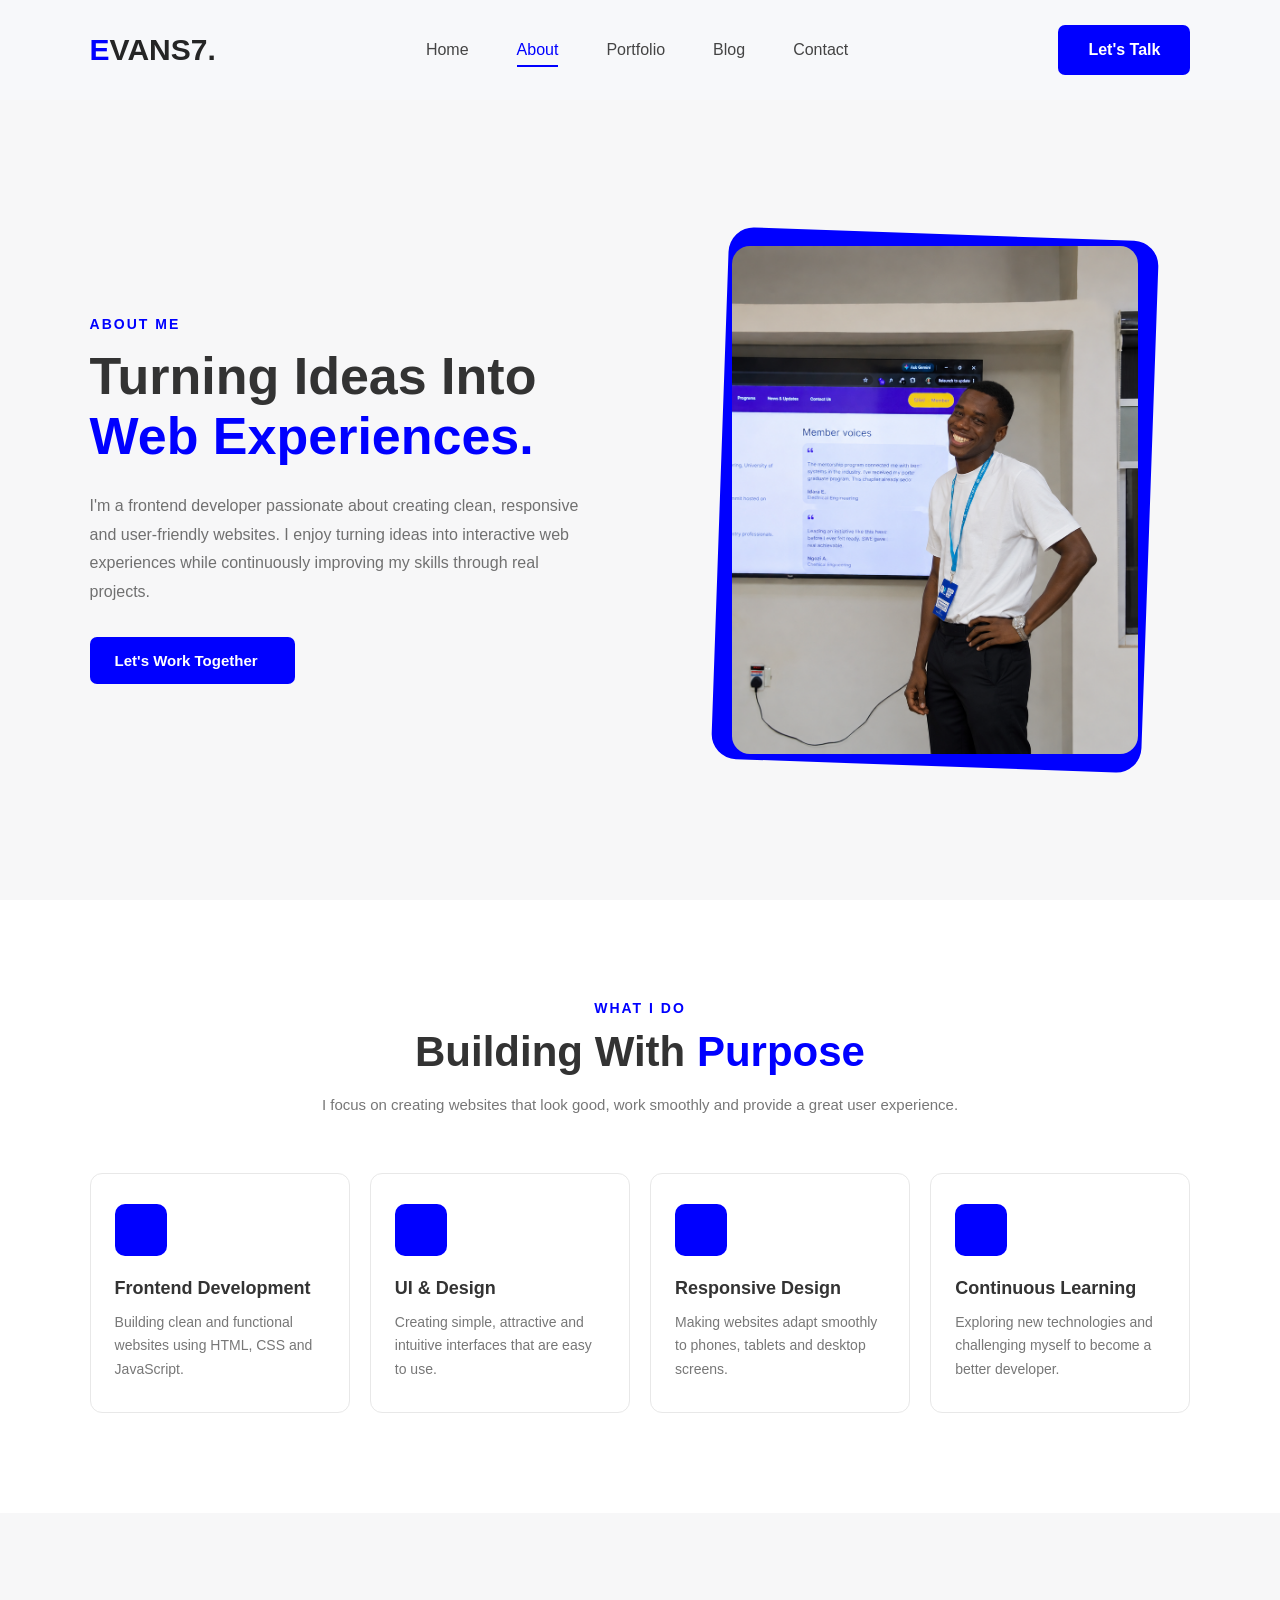
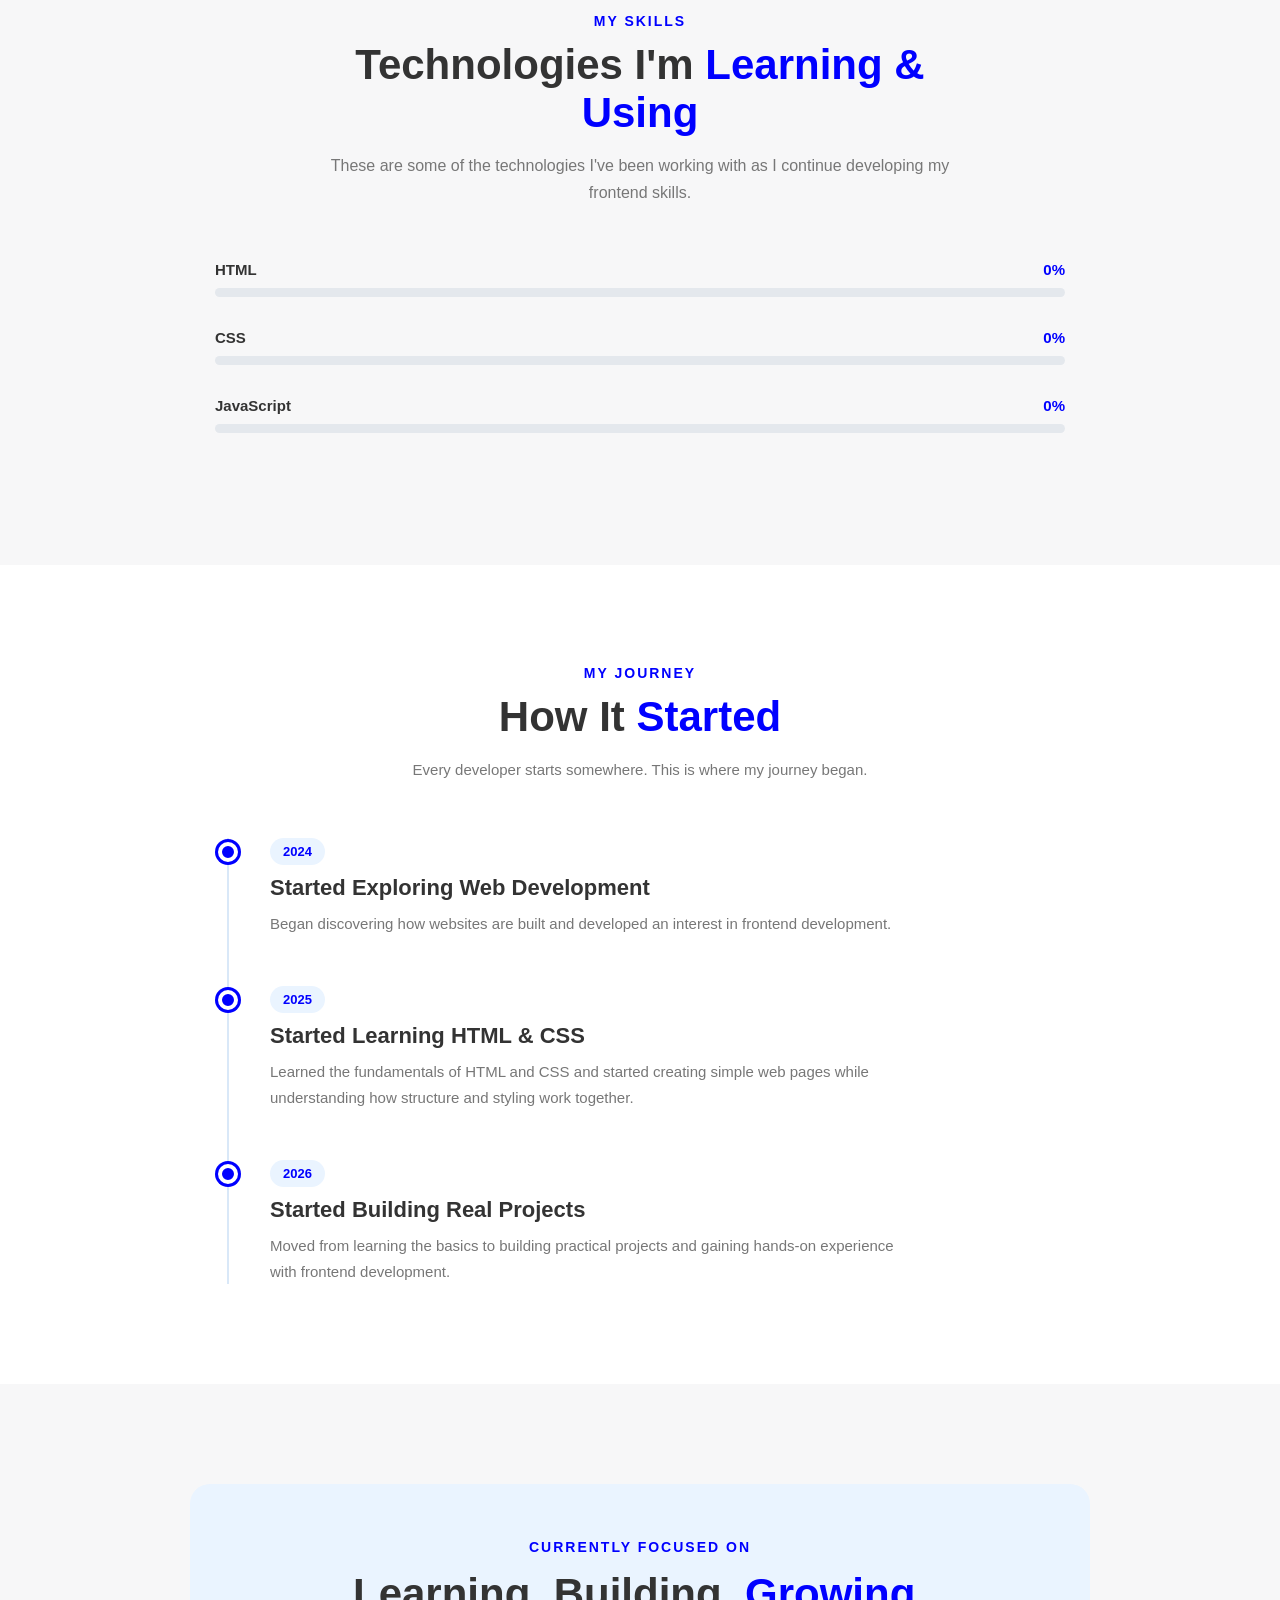
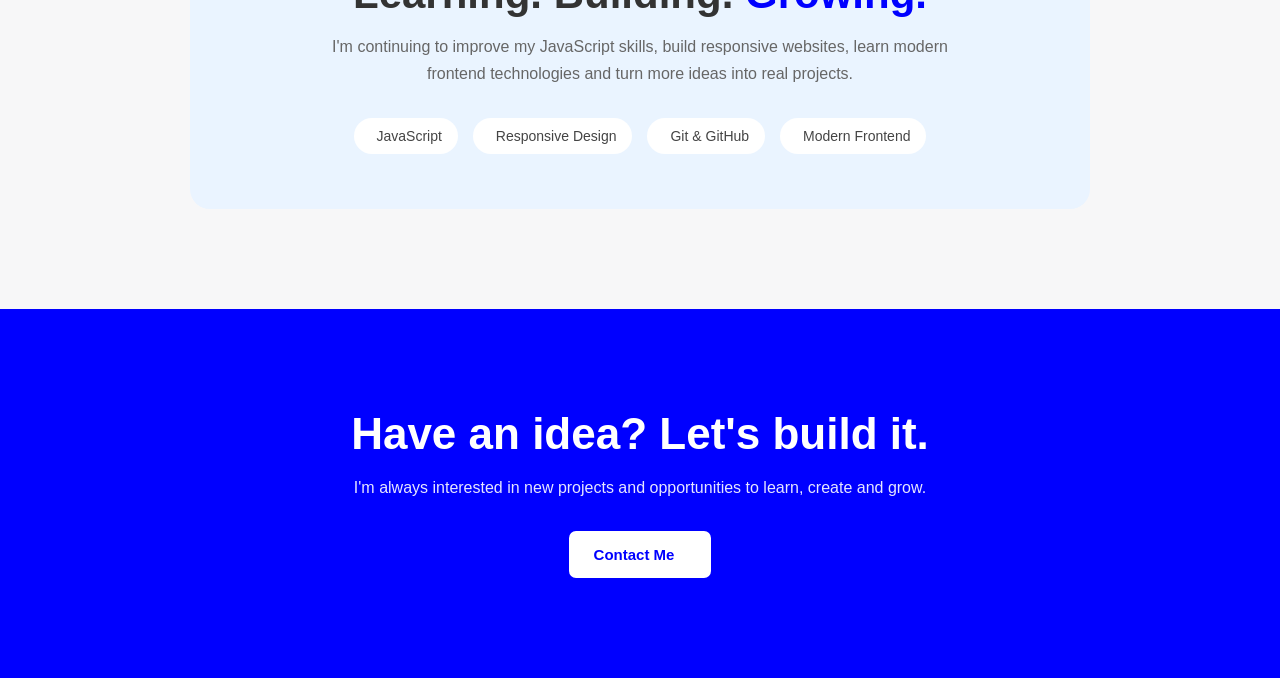
==== about.html @ 8cc33fa2 "Publish portfolio site for Vercel Co-authored-by: Copilot <223556219+Copilot@users.noreply.github.co" ====
<body>
<link rel="stylesheet" href="style.css">
    <header class="about-navbar">

        <a href="index.html" class="about-logo">
            <span>E</span>VANS7.
        </a>

        <nav class="about-nav-links" id="aboutNavLinks">

            <a href="index.html">Home</a>

            <a href="about.html" class="about-active">
                About
            </a>

            <a href="portfolio.html">
                Portfolio
            </a>

            <a href="blog.html">
                Blog
            </a>

            <a href="contact.html">
                Contact
            </a>

        </nav>

        <a href="contact.html" class="about-talk-button">
            Let's Talk
        </a>

        <button
            class="about-menu-button"
            id="aboutMenuButton"
        >
            <i class="fa-solid fa-bars"></i>
        </button>

    </header>


    <main>


        <section class="about-intro">

            <div class="about-intro-content">

                <p class="about-small-title">
                    ABOUT ME
                </p>

                <h1>
                    Turning Ideas Into
                    <span>Web Experiences.</span>
                </h1>

                <p>
                    I'm a frontend developer passionate about creating
                    clean, responsive and user-friendly websites. I enjoy
                    turning ideas into interactive web experiences while
                    continuously improving my skills through real projects.
                </p>

                <a href="contact.html" class="about-main-button">
                    Let's Work Together
                    <i class="fa-solid fa-arrow-right"></i>
                </a>

            </div>


            <div class="about-intro-image">

                <div class="about-image-frame">

                    <img
                        src="images/marathon.png"
                        alt="Frontend developer"
                    >

                </div>

            </div>

        </section>


        <section class="about-services">

            <div class="about-section-heading">

                <p>WHAT I DO</p>

                <h2>
                    Building With <span>Purpose</span>
                </h2>

                <span>
                    I focus on creating websites that look good,
                    work smoothly and provide a great user experience.
                </span>

            </div>


            <div class="about-service-grid">

                <article class="about-service-card">

                    <div class="about-service-icon">
                        <i class="fa-solid fa-code"></i>
                    </div>

                    <h3>Frontend Development</h3>

                    <p>
                        Building clean and functional websites using
                        HTML, CSS and JavaScript.
                    </p>

                </article>


                <article class="about-service-card">

                    <div class="about-service-icon">
                        <i class="fa-solid fa-pen-ruler"></i>
                    </div>

                    <h3>UI & Design</h3>

                    <p>
                        Creating simple, attractive and intuitive
                        interfaces that are easy to use.
                    </p>

                </article>


                <article class="about-service-card">

                    <div class="about-service-icon">
                        <i class="fa-solid fa-mobile-screen-button"></i>
                    </div>

                    <h3>Responsive Design</h3>

                    <p>
                        Making websites adapt smoothly to phones,
                        tablets and desktop screens.
                    </p>

                </article>


                <article class="about-service-card">

                    <div class="about-service-icon">
                        <i class="fa-solid fa-lightbulb"></i>
                    </div>

                    <h3>Continuous Learning</h3>

                    <p>
                        Exploring new technologies and challenging
                        myself to become a better developer.
                    </p>

                </article>

            </div>

        </section>



        <section class="about-skills">

            <div class="about-skills-heading">

                <p class="about-small-title">
                    MY SKILLS
                </p>

                <h2>
                    Technologies I'm
                    <span>Learning & Using</span>
                </h2>

                <p>
                    These are some of the technologies I've been
                    working with as I continue developing my
                    frontend skills.
                </p>

            </div>


            <div class="about-skills-container">

                <!-- HTML -->

                <div class="about-skill">

                    <div class="about-skill-top">
                        <span>HTML</span>
                        <span
                            class="about-skill-percent"
                            data-percent="90"
                        >
                            0%
                        </span>
                    </div>

                    <div class="about-progress">
                        <div
                            class="about-progress-fill"
                            data-width="90%"
                        ></div>
                    </div>

                </div>




                <div class="about-skill">

                    <div class="about-skill-top">
                        <span>CSS</span>
                        <span
                            class="about-skill-percent"
                            data-percent="85"
                        >
                            0%
                        </span>
                    </div>

                    <div class="about-progress">
                        <div
                            class="about-progress-fill"
                            data-width="85%"
                        ></div>
                    </div>

                </div>


                

                <div class="about-skill">

                    <div class="about-skill-top">
                        <span>JavaScript</span>
                        <span
                            class="about-skill-percent"
                            data-percent="25"
                        >
                            0%
                        </span>
                    </div>

                    <div class="about-progress">
                        <div
                            class="about-progress-fill"
                            data-width="25%"
                        ></div>
                    </div>

                </div>

            </div>

        </section>


        <section class="about-journey">

            <div class="about-section-heading">

                <p>MY JOURNEY</p>

                <h2>
                    How It <span>Started</span>
                </h2>

                <span>
                    Every developer starts somewhere. This is
                    where my journey began.
                </span>

            </div>


            <div class="about-timeline">

               

                <div class="about-timeline-item">

                    <div class="about-timeline-dot"></div>

                    <div class="about-timeline-content">

                        <span class="about-year">
                            2024
                        </span>

                        <h3>
                            Started Exploring Web Development
                        </h3>

                        <p>
                            Began discovering how websites are built
                            and developed an interest in frontend
                            development.
                        </p>

                    </div>

                </div>


            

                <div class="about-timeline-item">

                    <div class="about-timeline-dot"></div>

                    <div class="about-timeline-content">

                        <span class="about-year">
                            2025
                        </span>

                        <h3>
                            Started Learning HTML & CSS
                        </h3>

                        <p>
                            Learned the fundamentals of HTML and CSS
                            and started creating simple web pages while
                            understanding how structure and styling
                            work together.
                        </p>

                    </div>

                </div>


                

                <div class="about-timeline-item">

                    <div class="about-timeline-dot"></div>

                    <div class="about-timeline-content">

                        <span class="about-year">
                            2026
                        </span>

                        <h3>
                            Started Building Real Projects
                        </h3>

                        <p>
                            Moved from learning the basics to building
                            practical projects and gaining hands-on
                            experience with frontend development.
                        </p>

                    </div>

                </div>

            </div>

        </section>


        <section class="about-focus">

            <div class="about-focus-content">

                <p class="about-small-title">
                    CURRENTLY FOCUSED ON
                </p>

                <h2>
                    Learning. Building.
                    <span>Growing.</span>
                </h2>

                <p>
                    I'm continuing to improve my JavaScript skills,
                    build responsive websites, learn modern frontend
                    technologies and turn more ideas into real projects.
                </p>

                <div class="about-focus-list">

                    <span>
                        <i class="fa-solid fa-check"></i>
                        JavaScript
                    </span>

                    <span>
                        <i class="fa-solid fa-check"></i>
                        Responsive Design
                    </span>

                    <span>
                        <i class="fa-solid fa-check"></i>
                        Git & GitHub
                    </span>

                    <span>
                        <i class="fa-solid fa-check"></i>
                        Modern Frontend
                    </span>

                </div>

            </div>

        </section>


        <section class="about-cta">

            <h2>
                Have an idea?
                <span>Let's build it.</span>
            </h2>

            <p>
                I'm always interested in new projects and opportunities
                to learn, create and grow.
            </p>

            <a href="contact.html" class="about-main-button">
                Contact Me
                <i class="fa-solid fa-arrow-right"></i>
            </a>

        </section>

    </main>


    <script src="javascript.js"></script>

</body>
</html>
---- style.css ----
* {
    margin: 0;
    padding: 0;
    box-sizing: border-box;
}

html {
    scroll-behavior: smooth;
}

body {
    font-family: Arial, Helvetica, sans-serif;
    background: #f7f7f8;
    color: #333;
}


.joe-navbar {
    width: 100%;
    height: 100px;

    display: flex;
    align-items: center;
    justify-content: space-between;

    padding: 0 7%;

    background: #f7f7f8;
}

.joe-logo {
    text-decoration: none;
    font-size: 30px;
    font-weight: 700;
    color: #292929;
}

.joe-logo span {
    color: BLUE;
}

.joe-nav-links {
    display: flex;
    align-items: center;
    gap: 48px;
}

.joe-nav-links a {
    position: relative;

    text-decoration: none;
    color: #444;

    font-size: 16px;
    font-weight: 500;

    transition: 0.3s ease;
}

.joe-nav-links a:hover {
    color: BLUE;
}

.joe-nav-links a::after {
    content: "";

    position: absolute;
    left: 0;
    bottom: -7px;

    width: 0;
    height: 2px;

    background: blue;

    transition:  0.3s ease;
}

.joe-nav-links a:hover::after {
    width: 100%;
}


/* Let's Talk */

.joe-talk-button {
    text-decoration: none;

    padding: 16px 30px;

    border-radius: 7px;

    background: blue;
    color: white;

    font-size: 15px;
    font-weight: 600;

    box-shadow: 0 8px 20px rgba(112, 39, 232, 0.2);

    transition: 0.3s ease;
}

.joe-talk-button:hover {
    background: #5d19c9;
    transform: translateY(-2px);
}


/* Mobile Menu Button */

.joe-menu-button {
    display: none;

    border: none;
    background: transparent;

    font-size: 25px;
    color: blue;

    cursor: pointer;
}

.joe-hero {
    min-height: calc(100vh - 100px);

    display: flex;
    align-items: center;

    padding: 30px 7% 0;

    overflow: hidden;
}

.joe-hero-content {
    width: 48%;
    padding-bottom: 80px;
}

.joe-hero-content h1 {
    font-size: 50px;
    line-height: 1.2;

    color: #333;

    margin-bottom: 12px;
}

.joe-hero-content h1 span {
    color: blue;
}

.joe-hero-content h2 {
    font-size: 31px;

    color: #333;

    margin-bottom: 20px;
}

.joe-hero-content p {
    max-width: 540px;

    color: #777;

    font-size: 16px;
    line-height: 1.7;

    margin-bottom: 32px;
}


.joe-hero-buttons {
    display: flex;
    gap: 30px;
    align-items: center;
}

.joe-primary-button,
.joe-secondary-button {
    text-decoration: none;

    padding: 15px 35px;

    border-radius: 7px;

    font-size: 16px;
    font-weight: 600;

    transition: 0.3s ease;
}

.joe-primary-button {
    color: white;
    background: blue;

    box-shadow: 0 8px 20px rgba(112, 39, 232, 0.2);
}

.joe-primary-button:hover {
    background:blue;
    transform: translateY(-3px);
}

.joe-secondary-button {
    color:blue;

    border: 2px solid blue;

    background: transparent;
}

.joe-secondary-button:hover {
    color: white;
    background:blue;

    transform: translateY(-3px);
}




.joe-social-links {
    display: flex;
    gap: 20px;

    margin-top: 125px;
}

.joe-social-links a {
    width: 44px;
    height: 44px;

    display: flex;
    align-items: center;
    justify-content: center;

    border-radius: 50%;

    text-decoration: none;

    color: white;
    background: blue;

    font-size: 17px;

    transition: 0.3s ease;
}

.joe-social-links a:hover {
    transform: translateY(-5px);
    background: blue;
}

.joe-hero-image {
    width: 52%;
    height: 100%;

    display: flex;
    justify-content: center;
    align-items: flex-end;

    align-self: stretch;
}

.joe-hero-image img {
    width: min(650px, 100%);
    max-height: 820px;

    object-fit: contain;
    object-position: bottom;

    display: block;
}




@media (max-width: 1000px) {

    .joe-nav-links {
        gap: 25px;
    }

    .joe-hero-content h1 {
        font-size: 42px;
    }

    .joe-hero-content h2 {
        font-size: 27px;
    }

    .joe-social-links {
        margin-top: 70px;
    }
}


@media (max-width: 768px) {

    .joe-navbar {
        height: 80px;
        padding: 0 6%;
    }

    .joe-nav-links {
        display: none;

        position: absolute;
        top: 80px;
        left: 0;

        width: 100%;

        padding: 25px;

        flex-direction: column;
        gap: 22px;

        background: white;

        box-shadow: 0 10px 25px rgba(0, 0, 0, 0.08);

        z-index: 10;
    }

    .joe-nav-links.joe-show-menu {
        display: flex;
    }

    .joe-talk-button {
        display: none;
    }

    .joe-menu-button {
        display: block;
    }

    .joe-hero {
        flex-direction: column;

        padding: 60px 6% 0;

        text-align: center;
    }

    .joe-hero-content {
        width: 100%;
        padding-bottom: 40px;
    }

    .joe-hero-content h1 {
        font-size: 38px;
    }

    .joe-hero-content h2 {
        font-size: 25px;
    }

    .joe-hero-content p {
        margin-left: auto;
        margin-right: auto;
    }

    .joe-hero-buttons {
        justify-content: center;
    }

    .joe-social-links {
        justify-content: center;
        margin-top: 50px;
    }

    .joe-hero-image {
        width: 100%;
        min-height: 450px;
    }

    .joe-hero-image img {
        max-height: 500px;
    }
}


@media (max-width: 480px) {

    .joe-logo {
        font-size: 26px;
    }

    .joe-hero-content h1 {
        font-size: 32px;
    }

    .joe-hero-content h2 {
        font-size: 22px;
    }

    .joe-hero-content p {
        font-size: 14px;
    }

    .joe-hero-buttons {
        flex-direction: column;
        gap: 15px;
    }

    .joe-primary-button,
    .joe-secondary-button {
        width: 190px;
    }

    .joe-hero-image {
        min-height: 350px;
    }
}












html {
    scroll-behavior: smooth;
}

body {
    font-family: Arial, Helvetica, sans-serif;
    background: #f7f7f8;
    color: #333;
}


.contact-navbar {
    width: 100%;
    height: 100px;

    padding: 0 7%;

    display: flex;
    align-items: center;
    justify-content: space-between;

    background: #f7f7f8;
}

.contact-logo {
    text-decoration: none;

    font-size: 30px;
    font-weight: 700;

    color: #292929;
}

.contact-logo span {
    color: blue;
}


.contact-nav-links {
    display: flex;
    align-items: center;
    gap: 48px;
}

.contact-nav-links a {
    position: relative;

    text-decoration: none;

    color: #444;

    font-size: 16px;
    font-weight: 500;

    transition: 0.3s ease;
}

.contact-nav-links a:hover,
.contact-nav-links .contact-active {
    color: blue;
}




.contact-nav-links .contact-active::after {
    content: "";

    position: absolute;

    left: 0;
    bottom: -8px;

    width: 100%;
    height: 2px;

    background:  blue;
}




.contact-talk-button {
    padding: 16px 30px;

    border-radius: 7px;

    text-decoration: none;

    color: white;
    background:  blue;

    font-size: 15px;
    font-weight: 600;

    transition: 0.3s ease;
}

.contact-talk-button:hover {
    background:  blue;
    transform: translateY(-2px);
}




.contact-menu-button {
    display: none;

    border: none;
    background: transparent;

    color: blue;

    font-size: 25px;

    cursor: pointer;
}



.contact-section {
    min-height: calc(100vh - 100px);

    padding: 70px 7% 100px;
}



.contact-heading {
    max-width: 700px;

    margin: 0 auto 65px;

    text-align: center;
}

.contact-small-title {
    margin-bottom: 12px;

    color: blue;

    font-size: 14px;
    font-weight: 700;

    letter-spacing: 2px;
}

.contact-heading h1 {
    margin-bottom: 18px;

    font-size: 48px;
    line-height: 1.2;

    color: #333;
}

.contact-heading h1 span {
    color: blue;
}

.contact-heading > p:last-child {
    color: #777;

    font-size: 16px;
    line-height: 1.7;
}



.contact-container {
    max-width: 1150px;

    margin: auto;

    display: grid;

    grid-template-columns: 0.85fr 1.15fr;

    gap: 70px;

    align-items: start;
}



.contact-information h2 {
    margin-bottom: 18px;

    font-size: 30px;

    color: #333;
}

.contact-information > p {
    margin-bottom: 35px;

    color: #777;

    line-height: 1.7;
}



.contact-details {
    display: flex;
    flex-direction: column;

    gap: 25px;
}

.contact-detail-item {
    display: flex;

    align-items: center;

    gap: 18px;
}

.contact-icon {
    width: 50px;
    height: 50px;

    display: flex;
    align-items: center;
    justify-content: center;

    flex-shrink: 0;

    border-radius: 10px;

    color: white;
    background:  blue;

    font-size: 18px;
}

.contact-detail-item h3 {
    margin-bottom: 5px;

    font-size: 16px;
}

.contact-detail-item p,
.contact-detail-item a {
    color: #777;

    font-size: 14px;

    text-decoration: none;
}

.contact-detail-item a:hover {
    color: blue;
}



.contact-social {
    margin-top: 45px;
}

.contact-social h3 {
    margin-bottom: 15px;

    font-size: 17px;
}

.contact-social-links {
    display: flex;
    gap: 12px;
}

.contact-social-links a {
    width: 42px;
    height: 42px;

    display: flex;
    align-items: center;
    justify-content: center;

    border-radius: 50%;

    color:  blue;

    background: white;

    border: 1px solid #e5e5e5;

    text-decoration: none;

    transition: 0.3s ease;
}

.contact-social-links a:hover {
    color: white;

    background:  blue;

    transform: translateY(-4px);
}



.contact-form-box {
    padding: 35px;

    border-radius: 12px;

    background: white;

    box-shadow: 0 10px 40px rgba(0, 0, 0, 0.07);
}

.contact-input-row {
    display: grid;

    grid-template-columns: 1fr 1fr;

    gap: 20px;
}

.contact-input-group {
    margin-bottom: 22px;
}

.contact-input-group label {
    display: block;

    margin-bottom: 9px;

    color: #333;

    font-size: 14px;
    font-weight: 600;
}

.contact-input-group input,
.contact-input-group textarea {
    width: 100%;

    padding: 14px 16px;

    border: 1px solid #ddd;

    border-radius: 7px;

    outline: none;

    background: #fafafa;

    color: #333;

    font-family: inherit;

    font-size: 14px;

    transition: 0.3s ease;
}

.contact-input-group input {
    height: 50px;
}

.contact-input-group textarea {
    resize: vertical;

    min-height: 150px;
}

.contact-input-group input:focus,
.contact-input-group textarea:focus {
    border-color: blue;

    background: white;

    box-shadow: 0 0 0 3px rgba(112, 39, 232, 0.08);
}

.contact-input-group input::placeholder,
.contact-input-group textarea::placeholder {
    color: #aaa;
}



.contact-submit-button {
    width: 100%;

    height: 52px;

    display: flex;
    align-items: center;
    justify-content: center;

    gap: 12px;

    border: none;

    border-radius: 7px;

    background:  blue;

    color: white;

    font-size: 15px;
    font-weight: 600;

    cursor: pointer;

    transition: 0.3s ease;
}

.contact-submit-button:hover {
    background: blue;

    transform: translateY(-2px);

    box-shadow: 0 8px 20px rgba(112, 39, 232, 0.2);
}



#contactFormMessage {
    margin-top: 15px;

    text-align: center;

    font-size: 14px;
}


@media (max-width: 900px) {

    .contact-nav-links {
        gap: 25px;
    }

    .contact-container {
        grid-template-columns: 1fr;

        gap: 50px;
    }

    .contact-information {
        max-width: 650px;
    }
}



@media (max-width: 768px) {

    .contact-navbar {
        height: 80px;

        padding: 0 6%;
    }

    .contact-nav-links {
        display: none;

        position: absolute;

        top: 80px;
        left: 0;

        width: 100%;

        padding: 25px;

        flex-direction: column;

        gap: 22px;

        background: white;

        box-shadow: 0 10px 25px rgba(0, 0, 0, 0.08);

        z-index: 20;
    }

    .contact-nav-links.contact-show-menu {
        display: flex;
    }

    .contact-talk-button {
        display: none;
    }

    .contact-menu-button {
        display: block;
    }

    .contact-section {
        padding: 55px 6% 70px;
    }

    .contact-heading {
        margin-bottom: 45px;
    }

    .contact-heading h1 {
        font-size: 38px;
    }

    .contact-heading > p:last-child {
        font-size: 14px;
    }

    .contact-form-box {
        padding: 25px;
    }

    .contact-input-row {
        grid-template-columns: 1fr;
        gap: 0;
    }
}



@media (max-width: 480px) {

    .contact-heading h1 {
        font-size: 32px;
    }

    .contact-information h2 {
        font-size: 25px;
    }

    .contact-form-box {
        padding: 20px;
    }
}








.about-navbar {
    width: 100%;
    height: 100px;

    padding: 0 7%;

    display: flex;
    align-items: center;
    justify-content: space-between;

    background: #f7f8fa;
}

.about-logo {
    text-decoration: none;

    color: #252525;

    font-size: 30px;
    font-weight: 700;
}

.about-logo span {
    color: blue;
}

.about-nav-links {
    display: flex;
    align-items: center;
    gap: 48px;
}

.about-nav-links a {
    position: relative;

    text-decoration: none;

    color: #444;

    font-size: 16px;

    transition: 0.3s ease;
}

.about-nav-links a:hover,
.about-nav-links .about-active {
    color: blue;
}

.about-nav-links .about-active::after {
    content: "";

    position: absolute;

    left: 0;
    bottom: -8px;

    width: 100%;
    height: 2px;

    background: blue;
}

.about-talk-button {
    padding: 16px 30px;

    border-radius: 7px;

    text-decoration: none;

    color: white;
    background:  blue;

    font-weight: 600;

    transition: 0.3s ease;
}

.about-talk-button:hover {
    background: blue;
    transform: translateY(-2px);
}

.about-menu-button {
    display: none;

    border: none;

    background: transparent;

    color:  blue;

    font-size: 25px;

    cursor: pointer;
}


.about-small-title,
.about-section-heading > p {
    color: blue;

    font-size: 14px;
    font-weight: 700;

    letter-spacing: 2px;
}

.about-section-heading {
    max-width: 700px;

    margin: 0 auto 55px;

    text-align: center;
}

.about-section-heading h2 {
    margin: 12px 0 16px;

    font-size: 42px;
}

.about-section-heading h2 span {
    color:  blue;
}

.about-section-heading > span {
    color: #777;

    line-height: 1.7;

    font-size: 15px;
}


.about-intro {
    min-height: calc(100vh - 100px);

    padding: 70px 7%;

    display: grid;

    grid-template-columns: 1fr 1fr;

    align-items: center;

    gap: 80px;
}

.about-intro-content {
    max-width: 620px;
}

.about-intro-content h1 {
    margin: 15px 0 25px;

    font-size: 52px;

    line-height: 1.15;
}

.about-intro-content h1 span {
    color: blue;
}

.about-intro-content > p:not(.about-small-title) {
    max-width: 580px;

    margin-bottom: 30px;

    color: #707070;

    line-height: 1.8;

    font-size: 16px;
}

.about-main-button {
    display: inline-flex;

    align-items: center;

    gap: 12px;

    padding: 15px 25px;

    border-radius: 7px;

    text-decoration: none;

    color: white;

    background:  blue;

    font-size: 15px;
    font-weight: 600;

    transition: 0.3s ease;
}

.about-main-button:hover {
    background:  blue;

    transform: translateY(-3px);

    box-shadow: 0 10px 25px rgba(8, 127, 245, 0.2);
}




.about-intro-image {
    display: flex;

    justify-content: center;
}

.about-image-frame {
    width: min(430px, 100%);

    padding: 12px;

    border-radius: 25px;

    background: blue;

    transform: rotate(2deg);
}

.about-image-frame img {
    width: 100%;

    display: block;

    aspect-ratio: 4 / 5;

    object-fit: cover;

    border-radius: 18px;

    transform: rotate(-2deg);
}


.about-services {
    padding: 100px 7%;

    background: white;
}

.about-service-grid {
    max-width: 1150px;

    margin: auto;

    display: grid;

    grid-template-columns: repeat(4, 1fr);

    gap: 20px;
}

.about-service-card {
    padding: 30px 24px;

    border: 1px solid #e8e8e8;

    border-radius: 12px;

    background: #fff;

    transition: 0.3s ease;
}

.about-service-card:hover {
    transform: translateY(-8px);

    border-color: blue
    ;

    box-shadow: 0 15px 35px rgba(0, 0, 0, 0.07);
}

.about-service-icon {
    width: 52px;
    height: 52px;

    margin-bottom: 22px;

    display: flex;
    align-items: center;
    justify-content: center;

    border-radius: 10px;

    color: white;

    background: blue;

    font-size: 20px;
}

.about-service-card h3 {
    margin-bottom: 12px;

    font-size: 18px;
}

.about-service-card p {
    color: #777;

    font-size: 14px;

    line-height: 1.7;
}


.about-skills {
    padding: 100px 7%;
}

.about-skills-heading {
    max-width: 650px;

    margin: 0 auto 55px;

    text-align: center;
}

.about-skills-heading h2 {
    margin: 12px 0 15px;

    font-size: 42px;
}

.about-skills-heading h2 span {
    color: blue;
}

.about-skills-heading > p:last-child {
    color: #777;

    line-height: 1.7;
}

.about-skills-container {
    max-width: 850px;

    margin: auto;
}

.about-skill {
    margin-bottom: 32px;
}

.about-skill-top {
    display: flex;

    justify-content: space-between;

    margin-bottom: 10px;

    font-size: 15px;
    font-weight: 600;
}

.about-skill-percent {
    color: blue;
}

.about-progress {
    width: 100%;
    height: 9px;

    overflow: hidden;

    border-radius: 20px;

    background: #e4e8ed;
}

.about-progress-fill {
    width: 0;

    height: 100%;

    border-radius: 20px;

    background:  blue;

    transition: width 1.8s cubic-bezier(0.25, 1, 0.5, 1);

    box-shadow: 0 0 12px  blue(8, 127, 245, 0.35);
}



.about-journey {
    padding: 100px 7%;

    background: white;
}

.about-timeline {
    position: relative;

    max-width: 850px;

    margin: auto;
}

.about-timeline::before {
    content: "";

    position: absolute;

    left: 12px;
    top: 0;
    bottom: 0;

    width: 2px;

    background: #d9e8f8;
}

.about-timeline-item {
    position: relative;

    padding-left: 55px;

    margin-bottom: 50px;
}

.about-timeline-item:last-child {
    margin-bottom: 0;
}

.about-timeline-dot {
    position: absolute;

    left: 3px;
    top: 4px;

    width: 20px;
    height: 20px;

    border: 4px solid white;

    border-radius: 50%;

    background: blue;

    box-shadow: 0 0 0 3px blue;
}

.about-year {
    display: inline-block;

    margin-bottom: 10px;

    padding: 6px 13px;

    border-radius: 20px;

    color: blue;

    background: #eaf4ff;

    font-size: 13px;
    font-weight: 700;
}

.about-timeline-content h3 {
    margin-bottom: 10px;

    font-size: 22px;
}

.about-timeline-content p {
    max-width: 650px;

    color: #777;

    line-height: 1.7;

    font-size: 15px;
}


.about-focus {
    padding: 100px 7%;
}

.about-focus-content {
    max-width: 900px;

    margin: auto;

    padding: 55px;

    border-radius: 20px;

    background: #eaf4ff;

    text-align: center;
}

.about-focus-content h2 {
    margin: 15px 0;

    font-size: 42px;
}

.about-focus-content h2 span {
    color: blue;
}

.about-focus-content > p:not(.about-small-title) {
    max-width: 650px;

    margin: 0 auto 30px;

    color: #666;

    line-height: 1.7;
}

.about-focus-list {
    display: flex;

    justify-content: center;

    flex-wrap: wrap;

    gap: 15px;
}

.about-focus-list span {
    padding: 10px 16px;

    border-radius: 30px;

    background: white;

    color: #444;

    font-size: 14px;
}

.about-focus-list i {
    margin-right: 7px;

    color: blue;
}


.about-cta {
    padding: 100px 7%;

    text-align: center;

    background: blue;

    color: white;
}

.about-cta h2 {
    margin-bottom: 15px;

    font-size: 44px;
}

.about-cta h2 span {
    color: white;
}

.about-cta p {
    max-width: 600px;

    margin: 0 auto 30px;

    line-height: 1.7;

    opacity: 0.9;
}

.about-cta .about-main-button {
    background: white;

    color:  blue;
}

.about-cta .about-main-button:hover {
    background: #f1f7ff;
}



@media (max-width: 1000px) {

    .about-service-grid {
        grid-template-columns: repeat(2, 1fr);
    }

    .about-intro-content h1 {
        font-size: 43px;
    }

    .about-nav-links {
        gap: 25px;
    }
}


@media (max-width: 768px) {

    .about-navbar {
        height: 80px;

        padding: 0 6%;
    }

    .about-nav-links {
        display: none;

        position: absolute;

        top: 80px;
        left: 0;

        width: 100%;

        padding: 25px;

        flex-direction: column;

        gap: 22px;

        background: white;

        z-index: 20;

        box-shadow: 0 10px 25px rgba(0, 0, 0, 0.08);
    }

    .about-nav-links.about-show-menu {
        display: flex;
    }

    .about-talk-button {
        display: none;
    }

    .about-menu-button {
        display: block;
    }

    .about-intro {
        grid-template-columns: 1fr;

        padding: 60px 6%;

        text-align: center;
    }

    .about-intro-content {
        margin: auto;
    }

    .about-intro-content h1 {
        font-size: 38px;
    }

    .about-intro-content > p:not(.about-small-title) {
        font-size: 14px;
    }

    .about-intro-image {
        margin-top: 20px;
    }

    .about-section-heading h2,
    .about-skills-heading h2 {
        font-size: 34px;
    }

    .about-service-grid {
        grid-template-columns: 1fr;
    }

    .about-focus-content {
        padding: 40px 25px;
    }

    .about-focus-content h2 {
        font-size: 34px;
    }

    .about-cta h2 {
        font-size: 34px;
    }
}


@media (max-width: 480px) {

    .about-intro-content h1 {
        font-size: 32px;
    }

    .about-section-heading h2,
    .about-skills-heading h2 {
        font-size: 30px;
    }

    .about-timeline-content h3 {
        font-size: 19px;
    }

    .about-focus-list {
        flex-direction: column;
    }

    .about-cta h2 {
        font-size: 29px;
    }
} 










/* =================================
   EVANS PORTFOLIO PAGE
================================= */

.evans-portfolio {
    width: 100%;
    overflow: hidden;
}


/* =================================
   PORTFOLIO HERO
================================= */

.evans-portfolio-hero {
    max-width: 1100px;
    margin: 0 auto;
    padding: 120px 30px 80px;
}

.evans-portfolio-label {
    color: blue;
    font-size: 14px;
    font-weight: 700;
    letter-spacing: 3px;
    margin-bottom: 18px;
}

.evans-portfolio-hero h1 {
    font-size: clamp(45px, 7vw, 82px);
    line-height: 1;
    margin: 0;
    color: #222;
    max-width: 800px;
}

.evans-portfolio-hero h1 span {
    color: blue;
}

.evans-portfolio-intro {
    max-width: 600px;
    margin-top: 28px;
    font-size: 18px;
    line-height: 1.8;
    color: #666;
}


.evans-projects {
    max-width: 1100px;
    margin: 0 auto;
    padding: 20px 30px 100px;
}

.evans-project {
    position: relative;
    display: grid;
    grid-template-columns: 1.3fr 0.7fr;
    gap: 65px;
    align-items: center;
    padding: 70px 0;
    border-top: 1px solid #e5e5e5;
}

.evans-project-reverse {
    grid-template-columns: 1.3fr 0.7fr;
}



.evans-project-number {
    position: absolute;
    top: 30px;
    left: 0;
    color: #dcecff;
    font-size: 90px;
    font-weight: 800;
    line-height: 1;
    z-index: -1;
}


.evans-project-preview {
    position: relative;
    overflow: hidden;
    border-radius: 18px;
    background: #edf5ff;
    box-shadow: 0 20px 50px rgba(0, 0, 0, 0.10);
}

.evans-project-preview img {
    display: block;
    width: 100%;
    aspect-ratio: 16 / 10;
    object-fit: cover;
    transition: transform 0.6s ease;
}

.evans-project-preview:hover img {
    transform: scale(1.05);
}



.evans-project-info {
    padding: 20px 0;
}

.evans-project-type {
    color:  blue;
    font-size: 12px;
    font-weight: 700;
    letter-spacing: 2px;
    margin-bottom: 15px;
}

.evans-project-info h2 {
    font-size: 46px;
    margin: 0 0 18px;
    color: #222;
}

.evans-project-description {
    color: #666;
    line-height: 1.8;
    font-size: 16px;
    margin-bottom: 25px;
}


.evans-project-tech {
    display: flex;
    flex-wrap: wrap;
    gap: 10px;
    margin-bottom: 30px;
}

.evans-project-tech span {
    padding: 8px 14px;
    border: 1px solid #d6e8ff;
    border-radius: 50px;
    color:  blue;
    background: #f5f9ff;
    font-size: 13px;
    font-weight: 600;
}



.evans-project-button {
    display: inline-flex;
    align-items: center;
    gap: 12px;
    padding: 14px 22px;
    border-radius: 7px;
    background:  blue;
    color: white;
    text-decoration: none;
    font-weight: 600;
    transition: all 0.3s ease;
}

.evans-project-button span {
    font-size: 20px;
    transition: transform 0.3s ease;
}

.evans-project-button:hover {
    background: blue;
    transform: translateY(-3px);
}

.evans-project-button:hover span {
    transform: translate(3px, -3px);
}


.evans-more-projects {
    max-width: 800px;
    margin: 0 auto;
    padding: 100px 30px 130px;
    text-align: center;
}

.evans-more-projects h2 {
    font-size: clamp(38px, 6vw, 65px);
    line-height: 1.1;
    margin: 0 0 25px;
    color: #222;
}

.evans-more-projects h2 span {
    color:  blue;
}

.evans-more-projects p:last-child {
    max-width: 550px;
    margin: 0 auto;
    color: #666;
    line-height: 1.8;
    font-size: 16px;
}


@media (max-width: 800px) {

    .evans-portfolio-hero {
        padding: 80px 22px 60px;
    }

    .evans-portfolio-hero h1 {
        font-size: 52px;
    }

    .evans-portfolio-intro {
        font-size: 16px;
    }

    .evans-projects {
        padding: 10px 22px 70px;
    }

    .evans-project,
    .evans-project-reverse {
        grid-template-columns: 1fr;
        gap: 35px;
        padding: 60px 0;
    }

    .evans-project-number {
        font-size: 65px;
        top: 25px;
    }

    .evans-project-info h2 {
        font-size: 38px;
    }

    .evans-more-projects {
        padding: 80px 22px 100px;
    }
}


















.evans-blog-page {
    width: 100%;
    overflow: hidden;
}


.evans-blog-navbar {
    width: 100%;
    min-height: 80px;
    padding: 0 7%;
    display: flex;
    align-items: center;
    justify-content: space-between;
    background: #ffffff;
}

.evans-blog-logo {
    color:  blue;
    font-size: 25px;
    font-weight: 800;
    text-decoration: none;
}

.evans-blog-logo span {
    color: blue;
}

.evans-blog-nav {
    display: flex;
    align-items: center;
    gap: 35px;
}

.evans-blog-nav a {
    color: #555;
    text-decoration: none;
    font-size: 14px;
    transition: 0.3s ease;
}

.evans-blog-nav a:hover {
    color:  blue;
}

.evans-blog-nav .evans-blog-active {
    color:  blue;
    font-weight: 600;
}

.evans-blog-talk {
    padding: 12px 23px;
    border-radius: 6px;
    background:  blue;
    color: white;
    text-decoration: none;
    font-size: 14px;
    font-weight: 600;
    transition: 0.3s ease;
}

.evans-blog-talk:hover {
    background:  blue;
    transform: translateY(-2px);
}

.evans-blog-menu {
    display: none;
    border: none;
    background: none;
    font-size: 25px;
    cursor: pointer;
    color: #222;
}


.evans-blog-hero {
    max-width: 1100px;
    margin: auto;
    padding: 120px 30px 100px;
}

.evans-blog-label {
    margin: 0 0 18px;
    color:  blue;
    font-size: 13px;
    font-weight: 700;
    letter-spacing: 3px;
}

.evans-blog-hero h1 {
    max-width: 850px;
    margin: 0;
    color: #222;
    font-size: clamp(50px, 8vw, 88px);
    line-height: 0.98;
}

.evans-blog-hero h1 span {
    color:  blue;
}

.evans-blog-intro {
    max-width: 650px;
    margin-top: 30px;
    color: #666;
    font-size: 17px;
    line-height: 1.8;
}


.evans-blog-featured {
    max-width: 1100px;
    margin: 0 auto 100px;
    padding: 0 30px;
    display: grid;
    grid-template-columns: 1.15fr 0.85fr;
    gap: 55px;
    align-items: center;
}

.evans-blog-featured-visual {
    min-height: 420px;
    border-radius: 20px;
    background:
        linear-gradient(
            135deg,
             blue,
            #dcecff
        );
    display: flex;
    align-items: center;
    justify-content: center;
    position: relative;
    overflow: hidden;
}

.evans-blog-featured-visual::before {
    content: "";
    width: 280px;
    height: 280px;
    border: 2px solid rgba(255, 255, 255, 0.6);
    border-radius: 50%;
    position: absolute;
}

.evans-blog-featured-visual::after {
    content: "";
    width: 420px;
    height: 420px;
    border: 2px solid rgba(255, 255, 255, 0.35);
    border-radius: 50%;
    position: absolute;
}

.evans-blog-featured-visual span {
    position: absolute;
    top: 25px;
    left: 25px;
    padding: 8px 14px;
    border-radius: 50px;
    background: white;
    color:  blue;
    font-size: 11px;
    font-weight: 700;
    letter-spacing: 1px;
    z-index: 2;
}

.evans-blog-featured-visual strong {
    color: white;
    font-size: 100px;
    font-weight: 800;
    z-index: 2;
}

.evans-blog-post-category,
.evans-blog-card-category {
    color:  blue;
    font-size: 12px;
    font-weight: 700;
    letter-spacing: 2px;
}

.evans-blog-featured-content h2 {
    margin: 15px 0 20px;
    color: #222;
    font-size: 43px;
    line-height: 1.1;
}

.evans-blog-featured-content > p {
    color: #666;
    line-height: 1.8;
}

.evans-blog-post-meta {
    display: flex;
    gap: 12px;
    margin: 25px 0;
    color: #888;
    font-size: 13px;
}

.evans-blog-read {
    border: none;
    padding: 14px 22px;
    border-radius: 6px;
    background:  blue;
    color: white;
    cursor: pointer;
    font-size: 14px;
    font-weight: 600;
    transition: 0.3s ease;
}

.evans-blog-read:hover {
    background:  blue;
    transform: translateY(-3px);
}


.evans-blog-categories {
    max-width: 1100px;
    margin: auto;
    padding: 0 30px 70px;
}

.evans-blog-tags {
    display: flex;
    flex-wrap: wrap;
    gap: 12px;
}

.evans-blog-tag {
    padding: 10px 18px;
    border: 1px solid #d9e9fb;
    border-radius: 50px;
    background: white;
    color: #555;
    cursor: pointer;
    transition: 0.3s ease;
}

.evans-blog-tag:hover,
.evans-blog-tag.active {
    background:  blue;
    border-color:  blue;
    color: white;
}

.evans-blog-posts {
    max-width: 1100px;
    margin: auto;
    padding: 50px 30px 100px;
}

.evans-blog-section-heading h2 {
    margin: 0 0 50px;
    color: #222;
    font-size: 55px;
}

.evans-blog-section-heading h2 span {
    color:  blue;
}

.evans-blog-grid {
    display: grid;
    grid-template-columns: repeat(3, 1fr);
    gap: 25px;
}

.evans-blog-card {
    overflow: hidden;
    border: 1px solid #e7e7e7;
    border-radius: 16px;
    background: white;
    transition: 0.4s ease;
}

.evans-blog-card:hover {
    transform: translateY(-8px);
    box-shadow: 0 20px 45px rgba(0, 0, 0, 0.09);
}

.evans-blog-card-visual {
    height: 210px;
    padding: 20px;
    background: #edf5ff;
    position: relative;
    display: flex;
    align-items: center;
    justify-content: center;
}

.evans-blog-card-visual span {
    position: absolute;
    top: 18px;
    left: 20px;
    color:  blue;
    font-size: 14px;
    font-weight: 700;
}

.evans-blog-card-visual strong {
    color:  blue;
    font-size: 58px;
}

.evans-blog-card-content {
    padding: 28px;
}

.evans-blog-card-content h3 {
    margin: 12px 0;
    color: #222;
    font-size: 24px;
    line-height: 1.25;
}

.evans-blog-card-content > p {
    color: #666;
    font-size: 14px;
    line-height: 1.7;
}

.evans-blog-card-footer {
    margin-top: 25px;
    padding-top: 18px;
    border-top: 1px solid #eee;
    display: flex;
    justify-content: space-between;
    align-items: center;
    color: #888;
    font-size: 12px;
}

.evans-blog-card-link {
    border: none;
    background: none;
    color: #087ff5;
    cursor: pointer;
    font-weight: 700;
}


.evans-blog-coming {
    max-width: 800px;
    margin: auto;
    padding: 100px 30px 130px;
    text-align: center;
}

.evans-blog-coming h2 {
    margin: 0 0 20px;
    color: #222;
    font-size: clamp(40px, 6vw, 65px);
    line-height: 1.05;
}

.evans-blog-coming h2 span {
    color:  blue;
}

.evans-blog-coming > p:last-child {
    max-width: 560px;
    margin: auto;
    color: #666;
    line-height: 1.8;
}


.evans-blog-modal {
    position: fixed;
    inset: 0;
    background: rgba(0, 0, 0, 0.65);
    display: flex;
    justify-content: center;
    align-items: center;
    padding: 20px;
    opacity: 0;
    visibility: hidden;
    transition: 0.3s ease;
    z-index: 9999;
}

.evans-blog-modal.show {
    opacity: 1;
    visibility: visible;
}

.evans-blog-modal-box {
    width: min(650px, 100%);
    max-height: 85vh;
    overflow-y: auto;
    padding: 45px;
    border-radius: 18px;
    background: white;
    position: relative;
}

.evans-blog-modal-box h2 {
    margin: 10px 0 20px;
    color: #222;
    font-size: 35px;
}

.evans-blog-modal-box p:last-child {
    color: #666;
    line-height: 1.9;
}

.evans-blog-modal-close {
    position: absolute;
    top: 15px;
    right: 20px;
    border: none;
    background: none;
    color: #555;
    font-size: 30px;
    cursor: pointer;
}


@media (max-width: 850px) {

    .evans-blog-navbar {
        padding: 0 6%;
    }

    .evans-blog-nav,
    .evans-blog-talk {
        display: none;
    }

    .evans-blog-menu {
        display: block;
    }

    .evans-blog-nav.evans-blog-mobile-open {
        display: flex;
        position: absolute;
        top: 80px;
        left: 0;
        width: 100%;
        padding: 25px;
        flex-direction: column;
        background: white;
        box-shadow: 0 10px 25px rgba(0, 0, 0, 0.08);
        z-index: 1000;
    }

    .evans-blog-hero {
        padding: 80px 22px 70px;
    }

    .evans-blog-hero h1 {
        font-size: 52px;
    }

    .evans-blog-featured {
        grid-template-columns: 1fr;
        padding: 0 22px;
    }

    .evans-blog-featured-visual {
        min-height: 320px;
    }

    .evans-blog-featured-content h2 {
        font-size: 36px;
    }

    .evans-blog-categories,
    .evans-blog-posts {
        padding-left: 22px;
        padding-right: 22px;
    }

    .evans-blog-grid {
        grid-template-columns: 1fr;
    }

    .evans-blog-section-heading h2 {
        font-size: 43px;
    }

    .evans-blog-modal-box {
        padding: 35px 25px;
    }
}
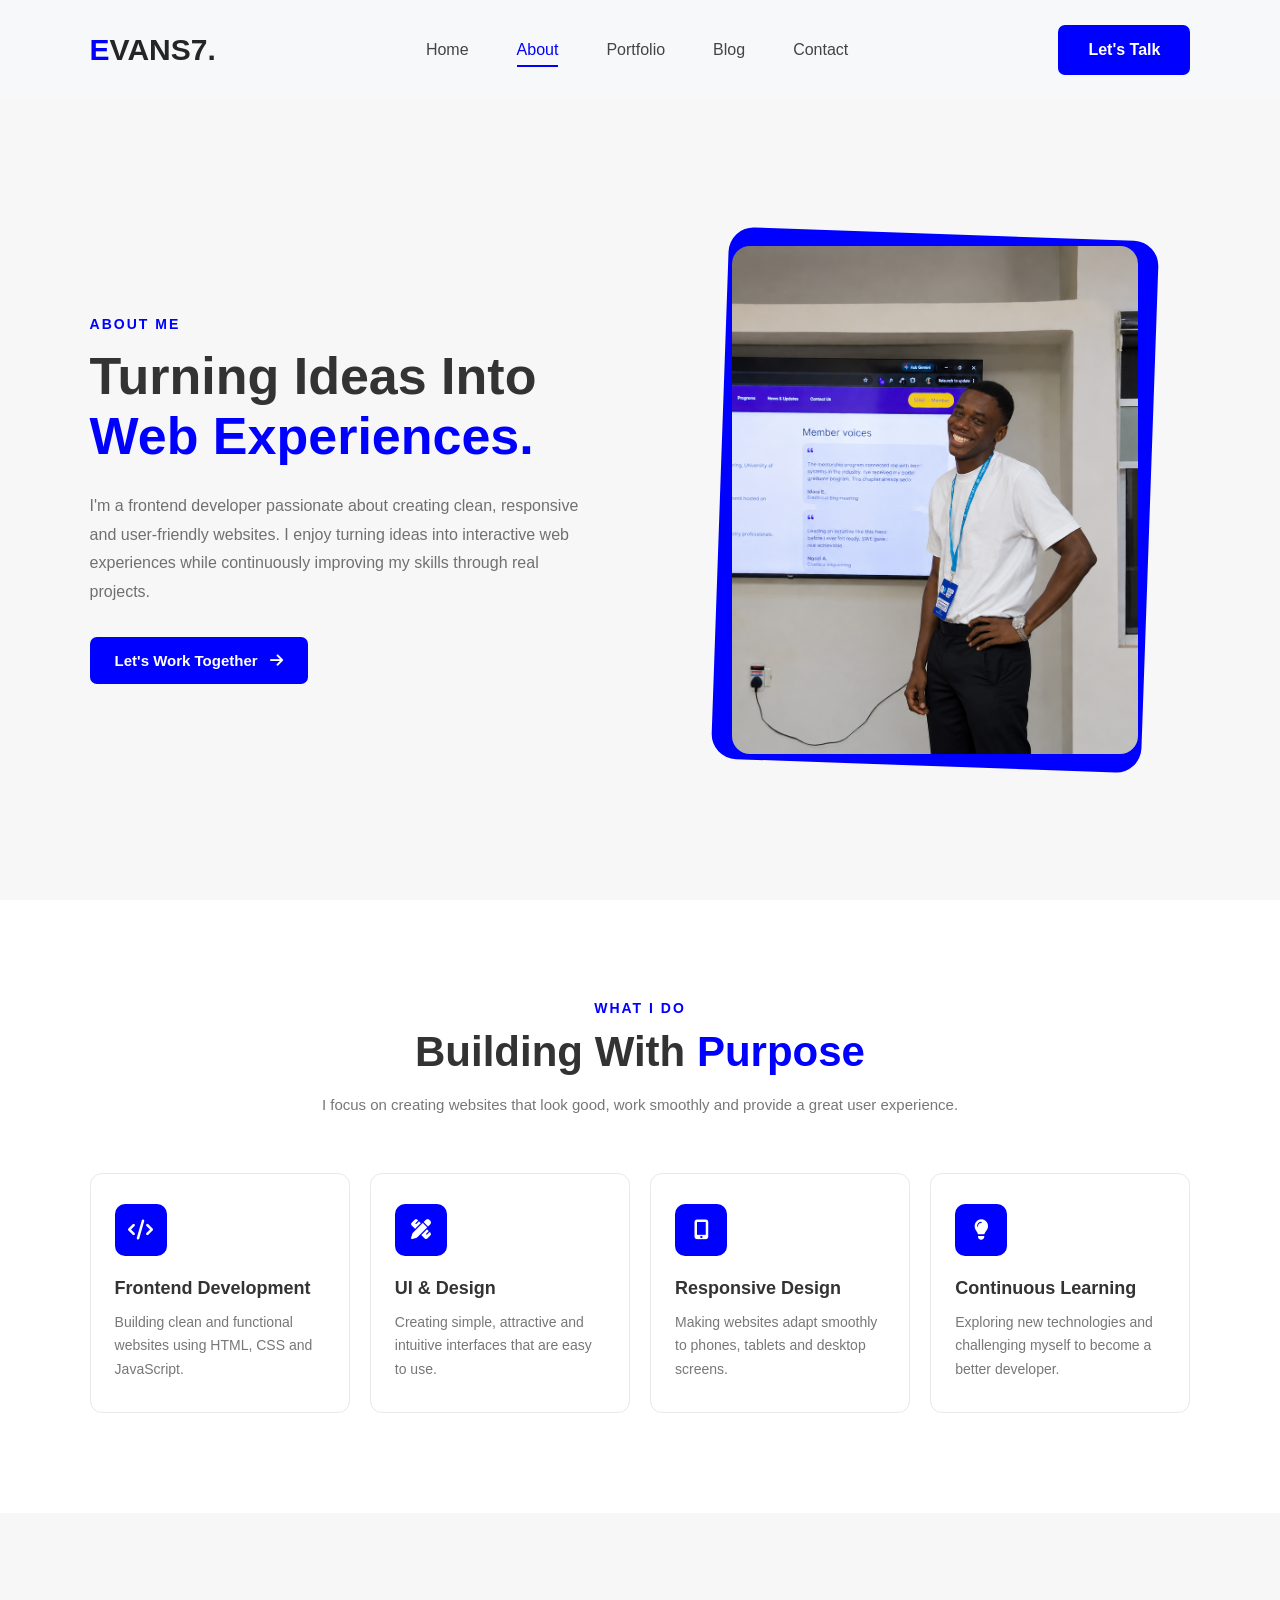
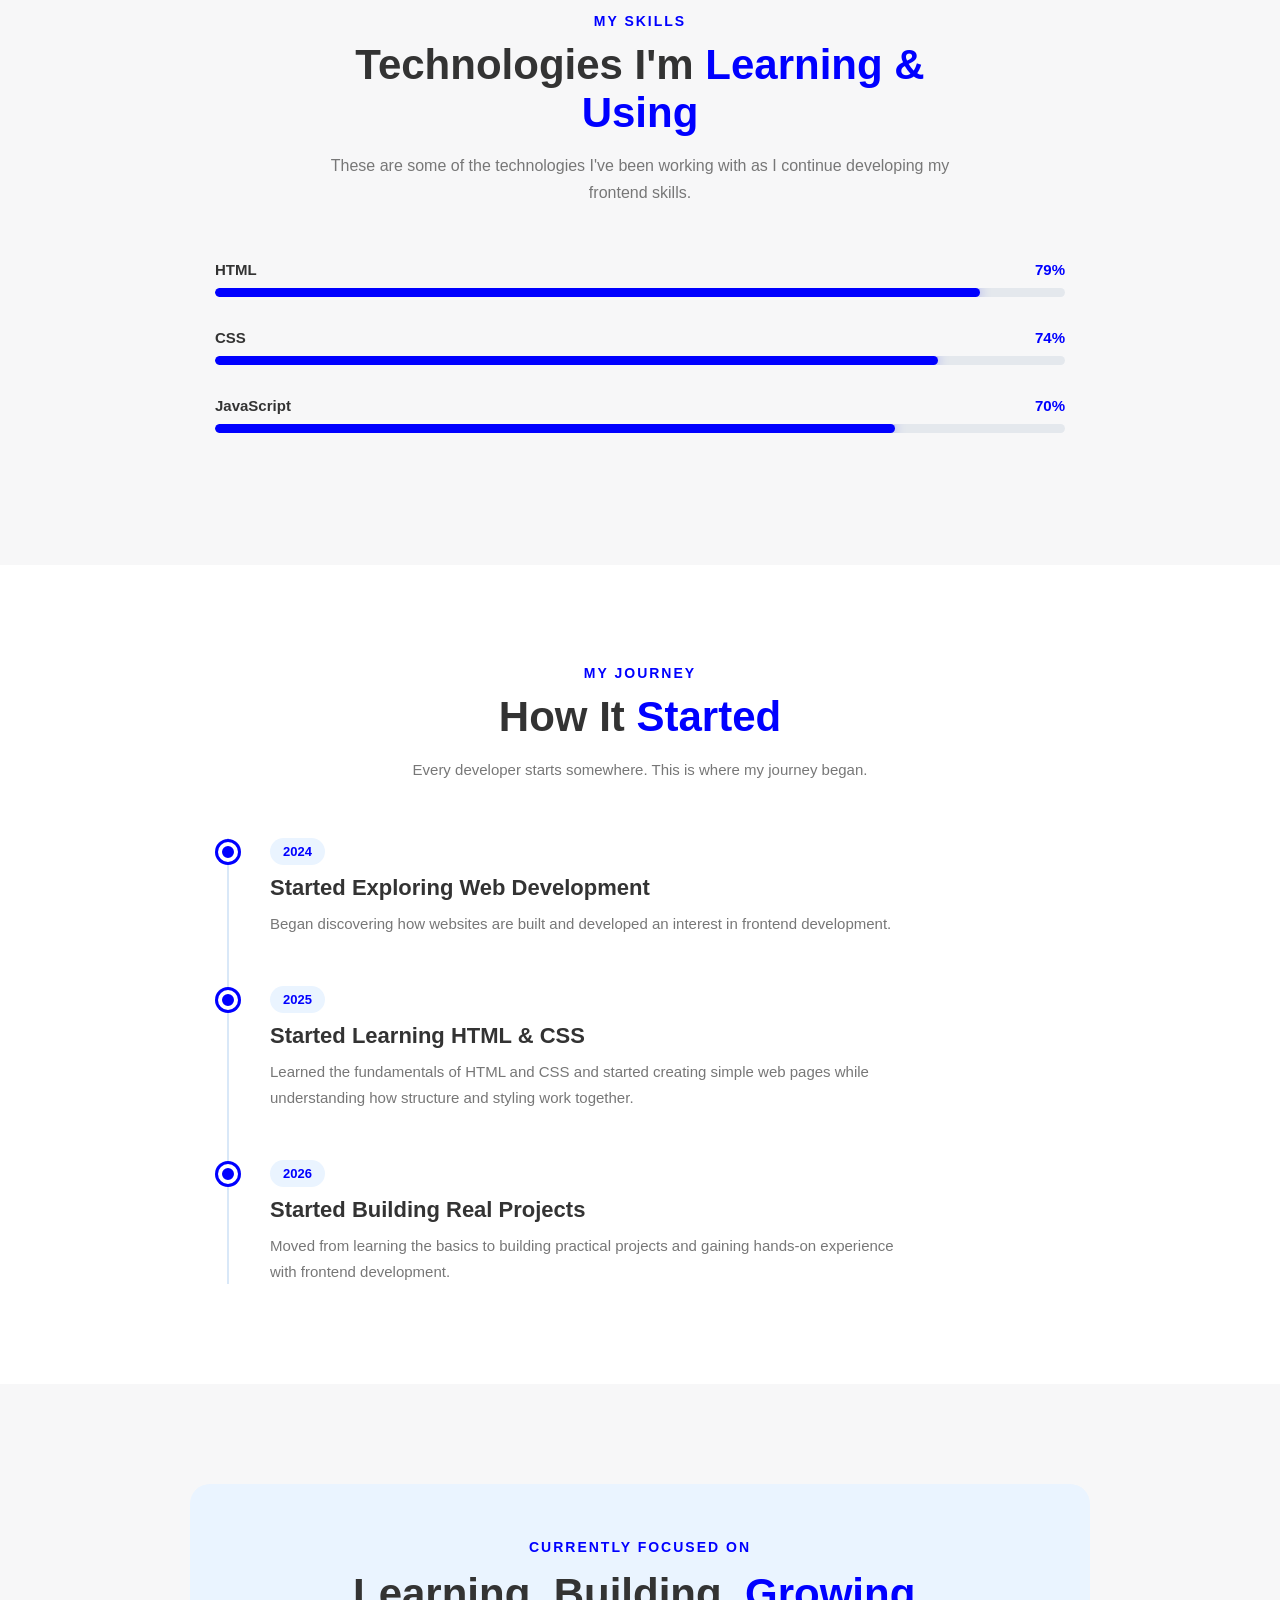
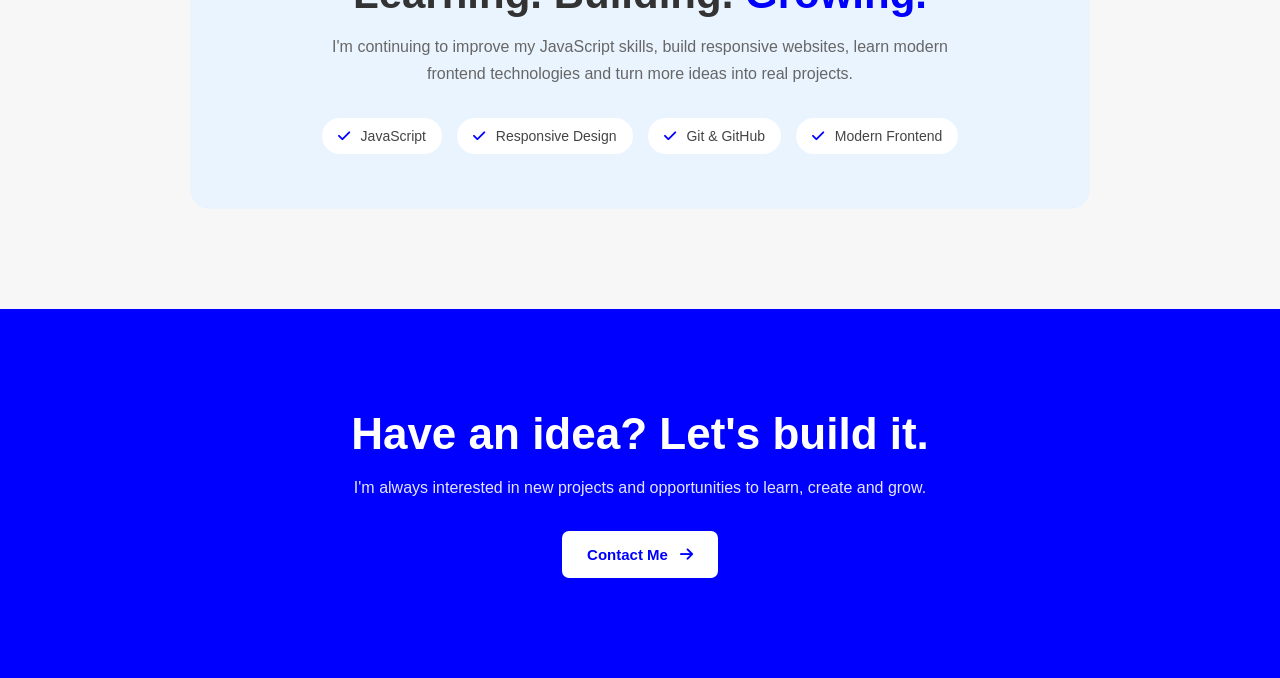
==== commit 7cb1599b: "Fix responsive navigation and restore blog page Make shared page scripts tolerate missing page-speci" ====
--- a/about.html
+++ b/about.html
@@ -1,6 +1,17 @@
 
+<!DOCTYPE html>
+<html lang="en">
+<head>
+    <meta charset="UTF-8">
+    <meta name="viewport" content="width=device-width, initial-scale=1.0">
+    <title>About | EVANS</title>
+    <link rel="stylesheet" href="style.css">
+    <link
+        rel="stylesheet"
+        href="https://cdnjs.cloudflare.com/ajax/libs/font-awesome/6.5.2/css/all.min.css"
+    >
+</head>
 <body>
-<link rel="stylesheet" href="style.css">
     <header class="about-navbar">
 
         <a href="index.html" class="about-logo">
@@ -36,6 +47,10 @@
         <button
             class="about-menu-button"
             id="aboutMenuButton"
+            type="button"
+            aria-label="Open navigation menu"
+            aria-controls="aboutNavLinks"
+            aria-expanded="false"
         >
             <i class="fa-solid fa-bars"></i>
         </button>
@@ -259,7 +274,7 @@
                         <span>JavaScript</span>
                         <span
                             class="about-skill-percent"
-                            data-percent="25"
+                            data-percent="80"
                         >
                             0%
                         </span>
@@ -268,7 +283,7 @@
                     <div class="about-progress">
                         <div
                             class="about-progress-fill"
-                            data-width="25%"
+                            data-width="80%"
                         ></div>
                     </div>
 
--- a/style.css
+++ b/style.css
@@ -296,7 +296,7 @@
 }
 
 
-@media (max-width: 768px) {
+@media (max-width: 850px) {
 
     .joe-navbar {
         height: 80px;
@@ -877,7 +877,7 @@
 
 
 
-@media (max-width: 768px) {
+@media (max-width: 850px) {
 
     .contact-navbar {
         height: 80px;
@@ -1362,7 +1362,7 @@
 
     transition: width 1.8s cubic-bezier(0.25, 1, 0.5, 1);
 
-    box-shadow: 0 0 12px  blue(8, 127, 245, 0.35);
+    box-shadow: 0 0 12px rgba(0, 0, 255, 0.35);
 }
 
 
@@ -1584,7 +1584,7 @@
 }
 
 
-@media (max-width: 768px) {
+@media (max-width: 850px) {
 
     .about-navbar {
         height: 80px;
@@ -2459,4 +2459,3 @@
         padding: 35px 25px;
     }
 }
-
